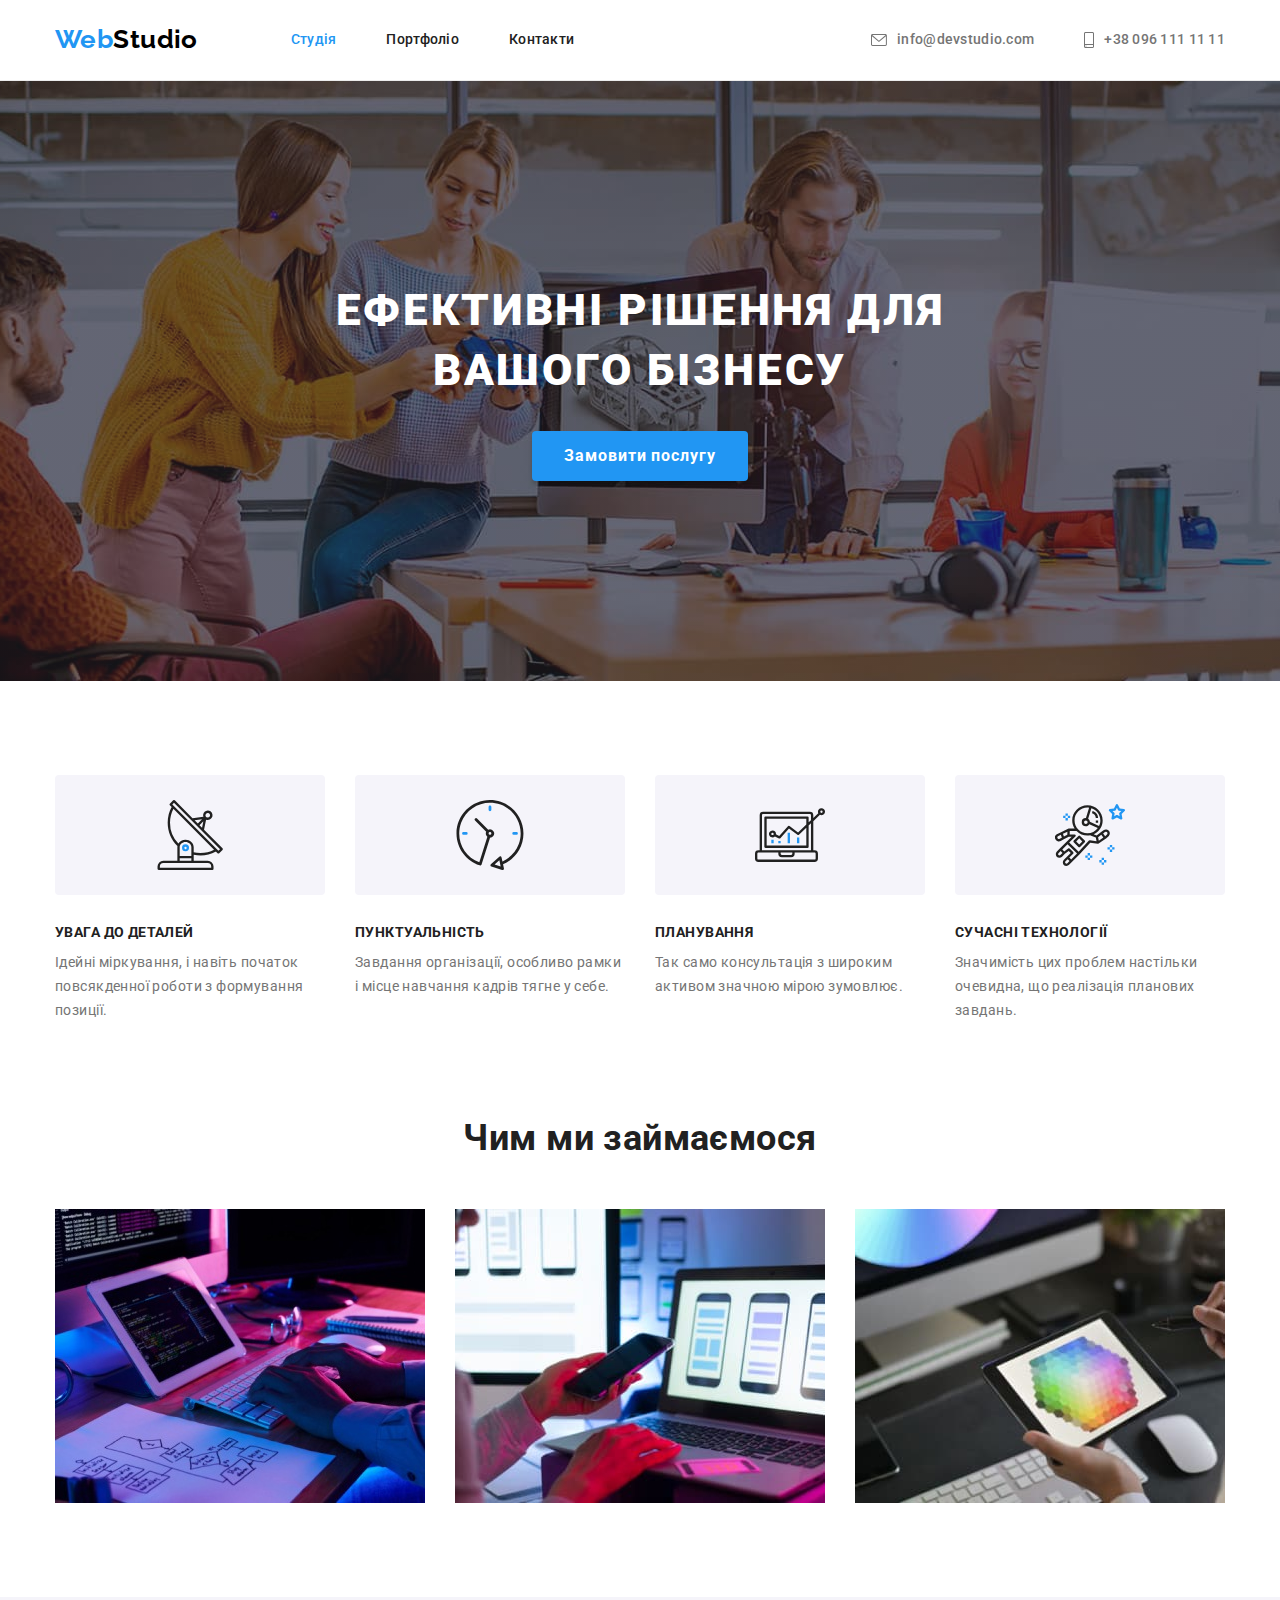
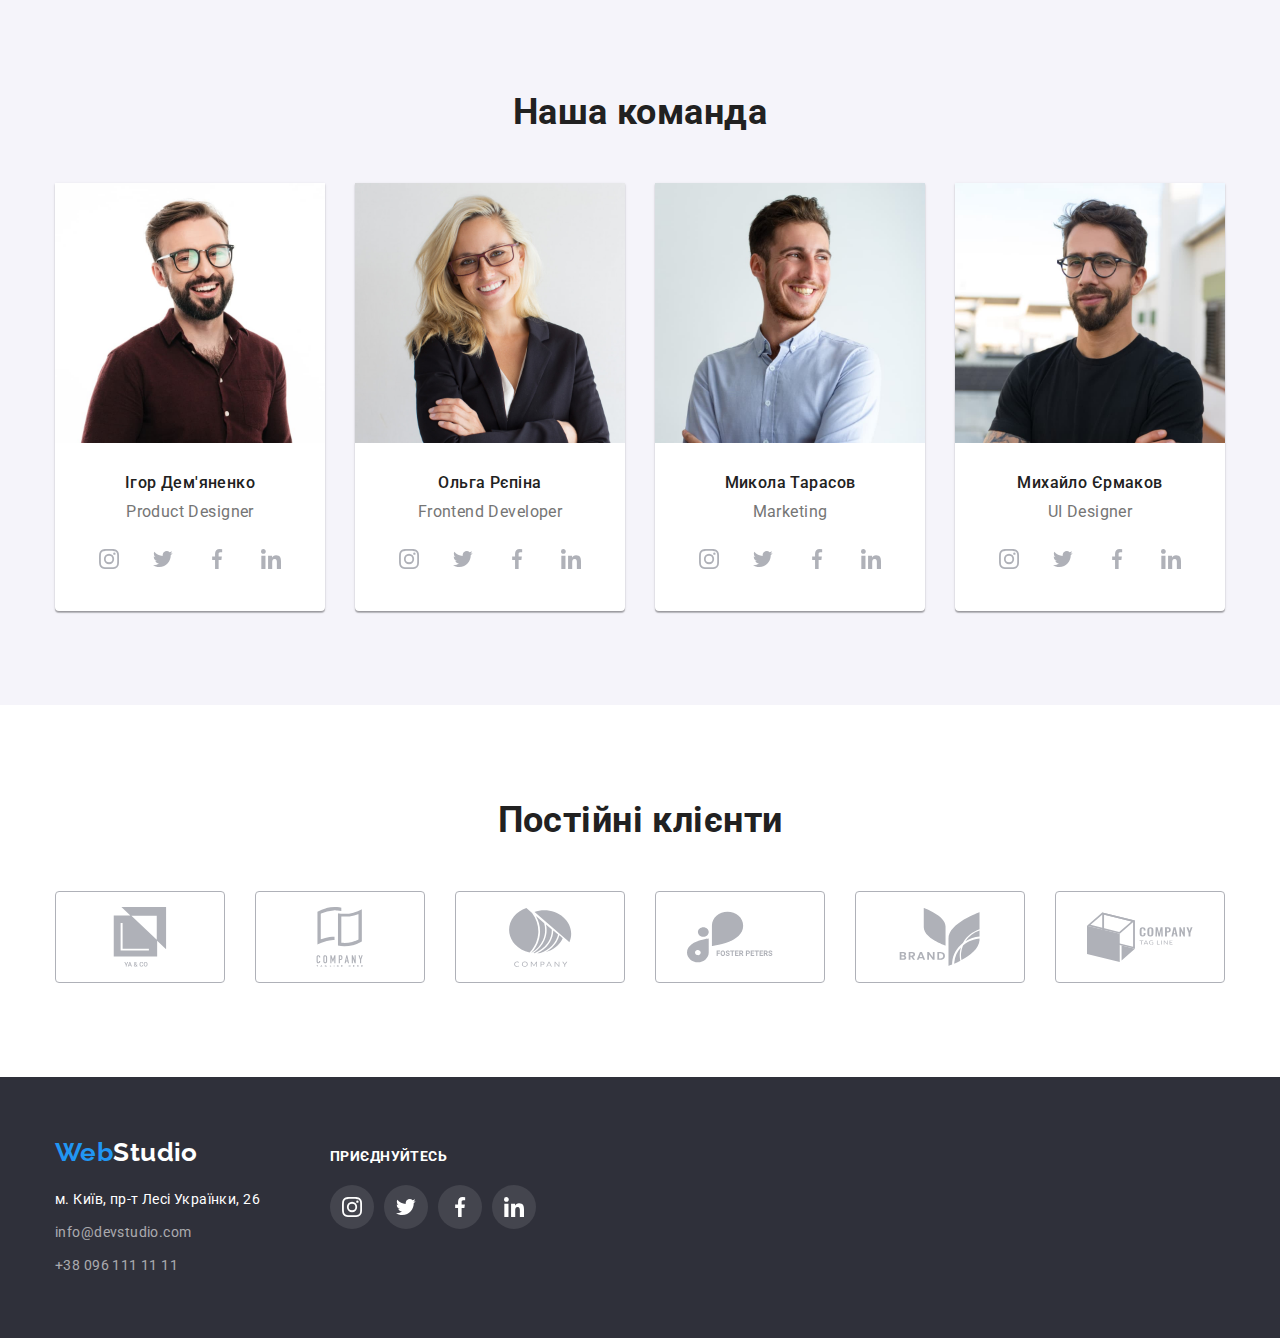
==== index.html @ f4a0897a "copy goit-markup-hw-04" ====
<!DOCTYPE html>
<html lang="uk">
  <head>
    <meta charset="UTF-8" />
    <meta http-equiv="X-UA-Compatible" content="IE=edge" />
    <meta name="viewport" content="width=device-width, initial-scale=1.0" />
    <title>WebStudio</title>
    <link rel="preconnect" href="https://fonts.googleapis.com" />
    <link rel="preconnect" href="https://fonts.gstatic.com" crossorigin />
    <link
      href="https://fonts.googleapis.com/css2?family=Raleway:wght@700&family=Roboto:wght@400;500;700;900&display=swap"
      rel="stylesheet"
    />
    <link
      rel="stylesheet"
      href="https://cdnjs.cloudflare.com/ajax/libs/modern-normalize/1.1.0/modern-normalize.min.css"
    />
    <link rel="stylesheet" href="./css/styles.css" />
  </head>
  <body>
    <!--Heder-->
    <header class="header">
      <div class="header-body container">
        <nav class="header-nav">
          <a class="header-logo link" href="./index.html">
            <span class="accent">Web</span>Studio
          </a>
          <ul class="nav-list list">
            <li class="item">
              <a class="nav-link current link" href="./index.html">Студія</a>
            </li>
            <li class="item">
              <a class="nav-link link" href="./portfolio.html">Портфоліо</a>
            </li>
            <li class="item">
              <a class="nav-link link" href="#">Контакти</a>
            </li>
          </ul>
        </nav>
        <ul class="header-contacts list">
          <li class="item">
            <a class="contacts link" href="mailto:@devstudio.com">
              <svg class="icon" width="16" height="12">
                <use href="./images/icons.svg#icon-envelope"></use>
              </svg>
              info@devstudio.com
            </a>
          </li>
          <li class="item">
            <a class="contacts link" href="tel:+380961111111"
              ><svg class="icon" width="10" height="16">
                <use href="./images/icons.svg#icon-smartphone"></use></svg
              >+38 096 111 11 11
            </a>
          </li>
        </ul>
      </div>
    </header>
    <!--Main content-->
    <main>
      <section class="hero">
        <h1 class="hero-title">Ефективні рішення для вашого бізнесу</h1>
        <button class="button" type="button">Замовити послугу</button>
      </section>
      <section class="benefits-section">
        <div class="container">
          <h2 class="visually-hidden">Переваги</h2>
          <ul class="benefits-list list">
            <li class="item">
              <div class="benefits-icon">
                <svg class="icon" width="70" height="70">
                  <use href="./images/icons.svg#icon-antenna"></use>
                </svg>
              </div>
              <h3 class="benefits-title">УВАГА ДО ДЕТАЛЕЙ</h3>
              <p class="benefits-desc">
                Ідейні міркування, і навіть початок повсякденної роботи з
                формування позиції.
              </p>
            </li>
            <li class="item">
              <div class="benefits-icon">
                <svg class="icon" width="70" height="70">
                  <use href="./images/icons.svg#icon-clock"></use>
                </svg>
              </div>
              <h3 class="benefits-title">ПУНКТУАЛЬНІСТЬ</h3>
              <p class="benefits-desc">
                Завдання організації, особливо рамки і місце навчання кадрів
                тягне у себе.
              </p>
            </li>
            <li class="item">
              <div class="benefits-icon">
                <svg class="icon" width="70" height="70">
                  <use href="./images/icons.svg#icon-diagram"></use>
                </svg>
              </div>
              <h3 class="benefits-title">ПЛАНУВАННЯ</h3>
              <p class="benefits-desc">
                Так само консультація з широким активом значною мірою зумовлює.
              </p>
            </li>
            <li class="item">
              <div class="benefits-icon">
                <svg class="icon" width="70" height="70">
                  <use href="./images/icons.svg#icon-astronaut"></use>
                </svg>
              </div>
              <h3 class="benefits-title">СУЧАСНІ ТЕХНОЛОГІЇ</h3>
              <p class="benefits-desc">
                Значимість цих проблем настільки очевидна, що реалізація
                планових завдань.
              </p>
            </li>
          </ul>
        </div>
      </section>
      <section class="activity-section">
        <div class="container">
          <h2 class="section-title">Чим ми займаємося</h2>
          <ul class="activity-list list">
            <li class="item">
              <img
                src="./images/web-development.jpg"
                alt="Web-розробник пише код майбутньго сайту"
                width="370"
                height="294"
              />
            </li>
            <li class="item">
              <img
                src="./images/mobile-application.jpg"
                alt="Web-розробник створює мобільний додаток"
                width="370"
                height="294"
              />
            </li>
            <li class="item">
              <img
                src="./images/web-design.jpg"
                alt="Web-дизайнер обираю кольори для макету сайту"
                width="370"
                height="294"
              />
            </li>
          </ul>
        </div>
      </section>
      <section class="team section">
        <div class="container">
          <h2 class="section-title">Наша команда</h2>
          <ul class="team-list list">
            <li class="team-item">
              <img 
                src="./images/ihor-demyanenko.jpg"
                alt="Усміхнений молодий чоловік в окулярах з бородою"
                width="270"
                height="260"
              />
              <div class="team-container">
                <h3 class="team-title">Ігор Дем'яненко</h3>
                <p class="team-desc" lang="en">Product Designer</p>
                <ul class="team-social list">
                  <li>
                    <a class="list-icon" href="#">
                      <svg class="icon" width="20" height="20">
                        <use href="./images/icons.svg#icon-instagram"></use>
                      </svg>
                    </a>
                  </li>
                  <li>
                    <a class="list-icon" href="#">
                      <svg class="icon" width="20" height="20">
                        <use href="./images/icons.svg#icon-twitter"></use>
                      </svg>
                    </a>
                  </li>
                  <li>
                    <a class="list-icon" href="#">
                      <svg class="icon" width="20" height="20">
                        <use href="./images/icons.svg#icon-facebook"></use>
                      </svg>
                    </a>
                  </li>
                  <li>
                    <a class="list-icon" href="#">
                      <svg class="icon" width="20" height="20">
                        <use href="./images/icons.svg#icon-linkedin"></use>
                      </svg>
                    </a>
                  </li>
                </ul>
              </div>
            </li>
            <li class="team-item">
              <img
                src="./images/olga-repina.jpg"
                alt="Красива, молода, усміхнена жінка в окулярах, блондинка"
                width="270"
                height="260"
              />
              <div class="team-container">
                <h3 class="team-title">Ольга Рєпіна</h3>
                <p class="team-desc" lang="en">Frontend Developer</p>
                <ul class="team-social list">
                  <li>
                    <a class="list-icon" href="#">
                      <svg class="icon" width="20" height="20">
                        <use href="./images/icons.svg#icon-instagram"></use>
                      </svg>
                    </a>
                  </li>
                  <li>
                    <a class="list-icon" href="#">
                      <svg class="icon" width="20" height="20">
                        <use href="./images/icons.svg#icon-twitter"></use>
                      </svg>
                    </a>
                  </li>
                  <li>
                    <a class="list-icon" href="#">
                      <svg class="icon" width="20" height="20">
                        <use href="./images/icons.svg#icon-facebook"></use>
                      </svg>
                    </a>
                  </li>
                  <li>
                    <a class="list-icon" href="#">
                      <svg class="icon" width="20" height="20">
                        <use href="./images/icons.svg#icon-linkedin"></use>
                      </svg>
                    </a>
                  </li>
                </ul>
              </div>
            </li>
            <li class="team-item">
              <img
                src="./images/mykola-tarasov.jpg"
                alt="Усміхнений молодий чоловік зі стильною зачіскою"
                width="270"
                height="260"
              />
              <div class="team-container">
                <h3 class="team-title">Микола Тарасов</h3>
                <p class="team-desc" lang="en">Marketing</p>
                <ul class="team-social list">
                  <li>
                    <a class="list-icon" href="#">
                      <svg class="icon" width="20" height="20">
                        <use href="./images/icons.svg#icon-instagram"></use>
                      </svg>
                    </a>
                  </li>
                  <li>
                    <a class="list-icon" href="#">
                      <svg class="icon" width="20" height="20">
                        <use
                          class="icon"
                          href="./images/icons.svg#icon-twitter"
                        ></use>
                      </svg>
                    </a>
                  </li>
                  <li>
                    <a class="list-icon" href="#">
                      <svg class="icon" width="20" height="20">
                        <use href="./images/icons.svg#icon-facebook"></use>
                      </svg>
                    </a>
                  </li>
                  <li>
                    <a class="list-icon" href="#">
                      <svg class="icon" width="20" height="20">
                        <use href="./images/icons.svg#icon-linkedin"></use>
                      </svg>
                    </a>
                  </li>
                </ul>
              </div>
            </li>
            <li class="team-item">
              <img
                src="./images/mykhailo-yermakov.jpg"
                alt="Русявий молодий чоловік з бородою в окулярах"
                width="270"
                height="260"
              />
              <div class="team-container">
                <h3 class="team-title">Михайло Єрмаков</h3>
                <p class="team-desc" lang="en">UI Designer</p>
                <ul class="team-social list">
                  <li>
                    <a class="list-icon" href="#">
                      <svg class="icon" width="20" height="20">
                        <use href="./images/icons.svg#icon-instagram"></use>
                      </svg>
                    </a>
                  </li>
                  <li>
                    <a class="list-icon" href="#">
                      <svg class="icon" width="20" height="20">
                        <use href="./images/icons.svg#icon-twitter"></use>
                      </svg>
                    </a>
                  </li>
                  <li>
                    <a class="list-icon" href="#">
                      <svg class="icon" width="20" height="20">
                        <use href="./images/icons.svg#icon-facebook"></use>
                      </svg>
                    </a>
                  </li>
                  <li>
                    <a class="list-icon" href="#">
                      <svg class="icon" width="20" height="20">
                        <use href="./images/icons.svg#icon-linkedin"></use>
                      </svg>
                    </a>
                  </li>
                </ul>
              </div>
            </li>
          </ul>
        </div>
      </section>
      <section class="section">
        <div class="container">
          <h2 class="section-title">Постійні клієнти</h2>
          <ul class="clients-list list">
            <li>
              <a class="client-icon" href="#">
                <svg class="icon" width="106" height="60">
                  <use href="./images/icons.svg#icon-company-1"></use>
                </svg>
              </a>
            </li>
            <li>
              <a class="client-icon" href="#">
                <svg class="icon" width="106" height="60">
                  <use href="./images/icons.svg#icon-company-2"></use>
                </svg>
              </a>
            </li>
            <li>
              <a class="client-icon" href="#">
                <svg class="icon" width="106" height="60">
                  <use href="./images/icons.svg#icon-company-3"></use>
                </svg>
              </a>
            </li>
            <li>
              <a class="client-icon" href="#">
                <svg class="icon" width="106" height="60">
                  <use href="./images/icons.svg#icon-company-4"></use>
                </svg>
              </a>
            </li>
            <li>
              <a class="client-icon" href="#">
                <svg class="icon" width="106" height="60">
                  <use href="./images/icons.svg#icon-company-5"></use>
                </svg>
              </a>
            </li>
            <li>
              <a class="client-icon" href="#">
                <svg class="icon" width="106" height="60">
                  <use href="./images/icons.svg#icon-company-6"></use>
                </svg>
              </a>
            </li>
          </ul>
        </div>
      </section>
    </main>
    <!--Footer-->
    <footer class="footer">
      <div class="footer-container container">
        <div class="item-address">
          <a class="footer-logo link" href="./index.html">
            <span class="accent">Web</span>Studio
          </a>
          <div class="footer-address">
            <ul class="footer-contacts list">
              <li class="item">
                <a
                  class="address link"
                  href="https://goo.gl/maps/tie1WCM4w2AjtQoDA"
                  target="_blank"
                  rel="noopener noreferrer nofollow"
                  >м. Київ, пр-т Лесі Українки, 26
                </a>
              </li>
              <li class="item">
                <a class="contacts link" href="mailto:@devstudio.com"
                  >info@devstudio.com
                </a>
              </li>
              <li class="item">
                <a class="contacts link" href="tel:+380961111111"
                  >+38 096 111 11 11
                </a>
              </li>
            </ul>
          </div>
        </div>
        <div class="item-socials">
          <h2 class="title-socials">Приєднуйтесь</h2>
          <ul class="socials-list list">
            <li>
              <a class="list-icon" href="#">
                <svg class="icon" width="20" height="20">
                  <use href="./images/icons.svg#icon-instagram"></use>
                </svg>
              </a>
            </li>
            <li>
              <a class="list-icon" href="#">
                <svg class="icon" width="20" height="20">
                  <use href="./images/icons.svg#icon-twitter"></use>
                </svg>
              </a>
            </li>
            <li>
              <a class="list-icon" href="#">
                <svg class="icon" width="20" height="20">
                  <use href="./images/icons.svg#icon-facebook"></use>
                </svg>
              </a>
            </li>
            <li>
              <a class="list-icon" href="#">
                <svg class="icon" width="20" height="20">
                  <use href="./images/icons.svg#icon-linkedin"></use>
                </svg>
              </a>
            </li>
          </ul>
        </div>
      </div>
    </footer>
  </body>
</html>
---- css/styles.css ----
:root {
  --main-background-color: #ffffff;
  --section-background-color: #2f303a;
  --hero-background-color: #c4c4c4;
  --list-background-color: #f5f4fa;
  --footer-socials-background: rgba(255, 255, 255, 0.1);

  --title-color: #212121;
  --desc-color: #757575;
  --white-color: #ffffff;
  --secondary-white-color: rgba(255, 255, 255, 0.6);
  --accent-color: #2196f3;
  --activ-btn-color: #188ce8;
  --dark-logo-color: #000000;
  --border-project-color: #eeeeee;
  --border-header-color: #ececec;
  --social-icon-color: #afb1b8;

  --hero-linear-gradient: rgba(47, 48, 58, 0.4);

  --shadow-img: 0px 1px 3px rgba(0, 0, 0, 0.12), 0px 1px 1px rgba(0, 0, 0, 0.14),
    0px 2px 1px rgba(0, 0, 0, 0.2);
  --shadow-btn: rgba(0, 0, 0, 0.15);
  --shadow-filter-btn: 0px 3px 1px rgba(0, 0, 0, 0.1),
    0px 1px 2px rgba(0, 0, 0, 0.08), 0px 2px 2px rgba(0, 0, 0, 0.12);
  --shadow-projects-item: rgba(0, 0, 0, 0.12),
    0px 4px 4px rgba(0, 0, 0, 0.06), 1px 4px 6px rgba(0, 0, 0, 0.16);
}

body {
  background-color: var(--main-background-color);
  color: var(--title-color);
  font-family: "Roboto", sans-serif;
  font-size: 14px;
  letter-spacing: 0.03em;
}

.link {
  text-decoration: none;
}

.list {
  list-style: none;
  margin: 0;
  padding-left: 0;
}

.container {
  width: 1200px;
  margin: 0 auto;
  padding-left: 15px;
  padding-right: 15px;
}

img {
  display: block;
  max-width: 100%;
}

h2,
p {
  margin: 0;
}
/* CSS for index.html */

/* Header section*/

.header {
  border-bottom: 1px solid var(--border-header-color);
}

.header-body {
  display: flex;
  align-items: center;
}

.header-nav {
  display: flex;
  align-items: center;
}

.nav-list {
  display: flex;
  margin-left: 93px;
}

.nav-list .item:not(:last-child) {
  margin-right: 50px;
}

.header-logo,
.footer-logo {
  color: var(--dark-logo-color);
  font-family: "Raleway", sans-serif;
  font-weight: 700;
  font-size: 26px;
  line-height: 1.2;
}

.header-logo .accent,
.footer-logo .accent {
  color: var(--accent-color);
}

.nav-link {
  display: block;
  padding-top: 32px;
  padding-bottom: 32px;

  color: var(--title-color);
  font-weight: 500;
  line-height: 1.14;
  letter-spacing: 0.02em;
}

.nav-link:hover,
.nav-link:focus {
  color: var(--accent-color);
}

.nav-link.current {
  color: var(--accent-color);
}

.header-contacts {
  display: flex;
  margin-left: auto;
  gap: 50px;
}

.header-contacts .contacts {
  display: flex;
  align-items: center;
  padding-top: 32px;
  padding-bottom: 32px;

  color: var(--desc-color);
  font-weight: 500;
  line-height: 1.14;
  letter-spacing: 0.02em;
}

.header-contacts .contacts .icon {
  margin-right: 10px;
  fill: var(--desc-color);
}

a.contacts:hover .icon {
  fill: var(--accent-color);
}

a.contacts:hover,
a.contacts:focus {
  color: var(--accent-color);
}

/* Hero section */

.hero {
  max-width: 1600px;
  min-height: 600px;
  padding: 200px 0;
  margin-right: auto;
  margin-left: auto;

  background-image: linear-gradient(
      var(--hero-linear-gradient),
      var(--hero-linear-gradient)
    ),
    url("../images/hero-banner.jpg");
  background-position: center;
  background-repeat: no-repeat;

  background-color: var(--hero-background-color);
  text-align: center;
}

.hero-title {
  max-width: 696px;
  margin-top: 0;
  margin-right: auto;
  margin-bottom: 30px;
  margin-left: auto;

  color: var(--white-color);
  font-weight: 900;
  font-size: 44px;
  line-height: 1.36;
  letter-spacing: 0.06em;
  text-transform: uppercase;
}

.button {
  display: inline-block;
  border-width: 0;
  border-radius: 4px;
  border-style: none;
  padding: 10px 32px;
  box-shadow: 0px 4px 4px var(--shadow-btn);

  background-color: var(--accent-color);
  color: var(--white-color);
  font-family: inherit;
  font-weight: 700;
  font-size: 16px;
  line-height: 1.88;
  letter-spacing: 0.06em;
  cursor: pointer;
}

.button:hover,
.button:focus {
  background-color: var(--activ-btn-color);
  color: var(--white-color);
}

/* Benefits section */

.benefits-section {
  padding: 94px 0 47px 0;
}

.visually-hidden {
  position: absolute;
  white-space: nowrap;
  width: 1px;
  height: 1px;
  overflow: hidden;
  padding: 0;
  border: 0;
  clip: rect(0 0 0 0);
  clip-path: inset(50%);
  margin: -1px;
}

.benefits-list {
  display: flex;
  flex-wrap: wrap;
  gap: 30px;
}

.benefits-list > .item {
  flex-basis: calc((100% - 90px) / 4);
}

.item .benefits-icon {
  width: 270px;
  height: 120px;
  padding: 25px 100px;
  margin-bottom: 30px;
  border-radius: 4px;

  background: var(--list-background-color);
}

.benefits-title {
  margin-top: 0;
  margin-bottom: 10px;

  font-weight: 700;
  font-size: 14px;
  line-height: 1.14;
  text-transform: uppercase;
}

.benefits-desc {
  color: var(--desc-color);
  line-height: 1.71;
}

/* Activity section */

.activity-section {
  padding: 47px 0 94px 0;
}

.section-title {
  margin-top: 0;
  margin-bottom: 50px;

  font-weight: 700;
  font-size: 36px;
  line-height: 1.17;
  text-align: center;
}

.activity-list {
  display: flex;
  gap: 30px;
}

.activity-list > .item {
  flex-basis: calc((100% - 60px) / 3);
}

/* Team section */

.section {
  padding: 94px 0;
}

.team {
  background-color: var(--list-background-color);
}

.team-list {
  display: flex;
  text-align: center;
  gap: 30px;
}

.team-list > .team-item {
  flex-basis: calc((100% - 90px) / 4);
}

.team-item {
  background-color: var(--main-background-color);
  box-shadow: var(--shadow-img);
  border-radius: 0px 0px 4px 4px;
}

.team-container {
  padding-top: 30px;
  padding-bottom: 30px;
}

.team-title {
  margin-top: 0;
  margin-bottom: 10px;

  font-weight: 500;
  font-size: 16px;
  line-height: 1.19;
}

.team-desc {
  margin-bottom: 16px;
  color: var(--desc-color);
  font-size: 16px;
  line-height: 1.19;
}

.team-social {
  display: flex;
  justify-content: center;
  gap: 10px;
}

.team-social .list-icon {
  display: flex;
  justify-content: center;
  align-items: center;
  width: 44px;
  height: 44px;

  fill: var(--social-icon-color);
}

.team-social .list-icon:hover,
.team-social .list-icon:focus {
  background: var(--accent-color);
  border-radius: 50%;

  fill: var(--white-color);
}

/* Our clients */

.clients-list {
  display: flex;
  justify-content: center;
  gap: 30px;
}

.clients-list .client-icon {
  display: flex;
  justify-content: center;
  align-items: center;
  width: 170px;
  height: 92px;

  border: 1px solid var(--social-icon-color);
  border-radius: 4px;

  fill: var(--social-icon-color);
}

.clients-list .client-icon:hover,
.clients-list .client-icon:focus {
  fill: var(--accent-color);
  border: 1px solid var(--accent-color);
}

/* Footer section */

.footer {
  padding-top: 60px;
  padding-bottom: 60px;

  background-color: var(--section-background-color);
  line-height: 1.71;
}

.footer .footer-container {
  display: flex;
  align-items: baseline;
}

.footer-logo {
  display: block;
  margin-bottom: 20px;
}

.footer-container .item-address {
   margin-right: 70px;
}

.footer .footer-logo,
.footer .address {
  color: var(--white-color);
}

address {
  font-style: normal;
}

.footer-address .item > .address,
.footer-address .item > .contacts {
  display: block;
}

.footer-contacts .item > .contacts {
  margin-top: 9px;
}

.footer-contacts .contacts {
  color: var(--secondary-white-color);
}
 
.item-socials .socials-list {
  display: flex;
  gap: 10px;
}

.socials-list .list-icon {
  display: flex;
  justify-content: center;
  align-items: center;
  width: 44px;
  height: 44px;

  background: var(--footer-socials-background);
  border-radius: 50%;
  fill: var(--white-color);
}

.socials-list .list-icon:hover,
.socials-list .list-icon:focus {
  background: var(--accent-color);
}

.title-socials {
  margin-top: 0;
  margin-bottom: 20px;

  font-weight: 700;
  font-size: 14px;
  line-height: 1.14;
  text-transform: uppercase;

  color: var(--white-color);
}

/* SCC for portfolio.html */

/* Our projects section */

.filter {
  display: flex;
  justify-content: center;
  margin-bottom: 50px;
  gap: 8px;
}

.filter-btn {
  display: inline-block;
  border-width: 0;
  border-radius: 4px;
  border-style: none;
  padding: 6px 22px;

  background-color: var(--list-background-color);
  color: var(--title-color);
  font-family: inherit;
  font-weight: 500;
  font-size: 16px;
  line-height: 1.63;
  cursor: pointer;
}

.filter .first {
  min-width: 73px;
  padding: 6px 25px;
}

.filter .second {
  min-width: 125px;
}

.filter .third {
  min-width: 112px;
}

.filter .fourth {
  min-width: 103px;
}

.filter .fifth {
  min-width: 130px;
}

.filter-btn:hover,
.filter-btn:focus {
  background-color: var(--accent-color);
  color: var(--white-color);
  box-shadow: var(--shadow-filter-btn);
}

.projects-list {
  display: flex;
  flex-wrap: wrap;
  gap: 30px;
  /* margin-left: -30px;
  margin-top: -30px; */
}

/* .projects-list > .projects-item {
  flex-basis: calc(100% / 3 - 30px);
  margin-left: 30px;
  margin-top: 30px;
} */
.projects-item .link {
  display: block;
}

.projects-item .link:hover,
.projects-item .link:focus {
  box-shadow: 0px 1px 1px var(--shadow-projects-item);
}

.project-title {
  margin-bottom: 4px;

  color: var(--title-color);
  font-size: 18px;
  line-height: 2;
  letter-spacing: 0.06em;
}

.project-desc {
  color: var(--desc-color);
  font-size: 16px;
  line-height: 1.88;
}

.project-container {
  padding: 20px 24px;
  border-right: 1px solid var(--border-project-color);
  border-bottom: 1px solid var(--border-project-color);
  border-left: 1px solid var(--border-project-color);
}
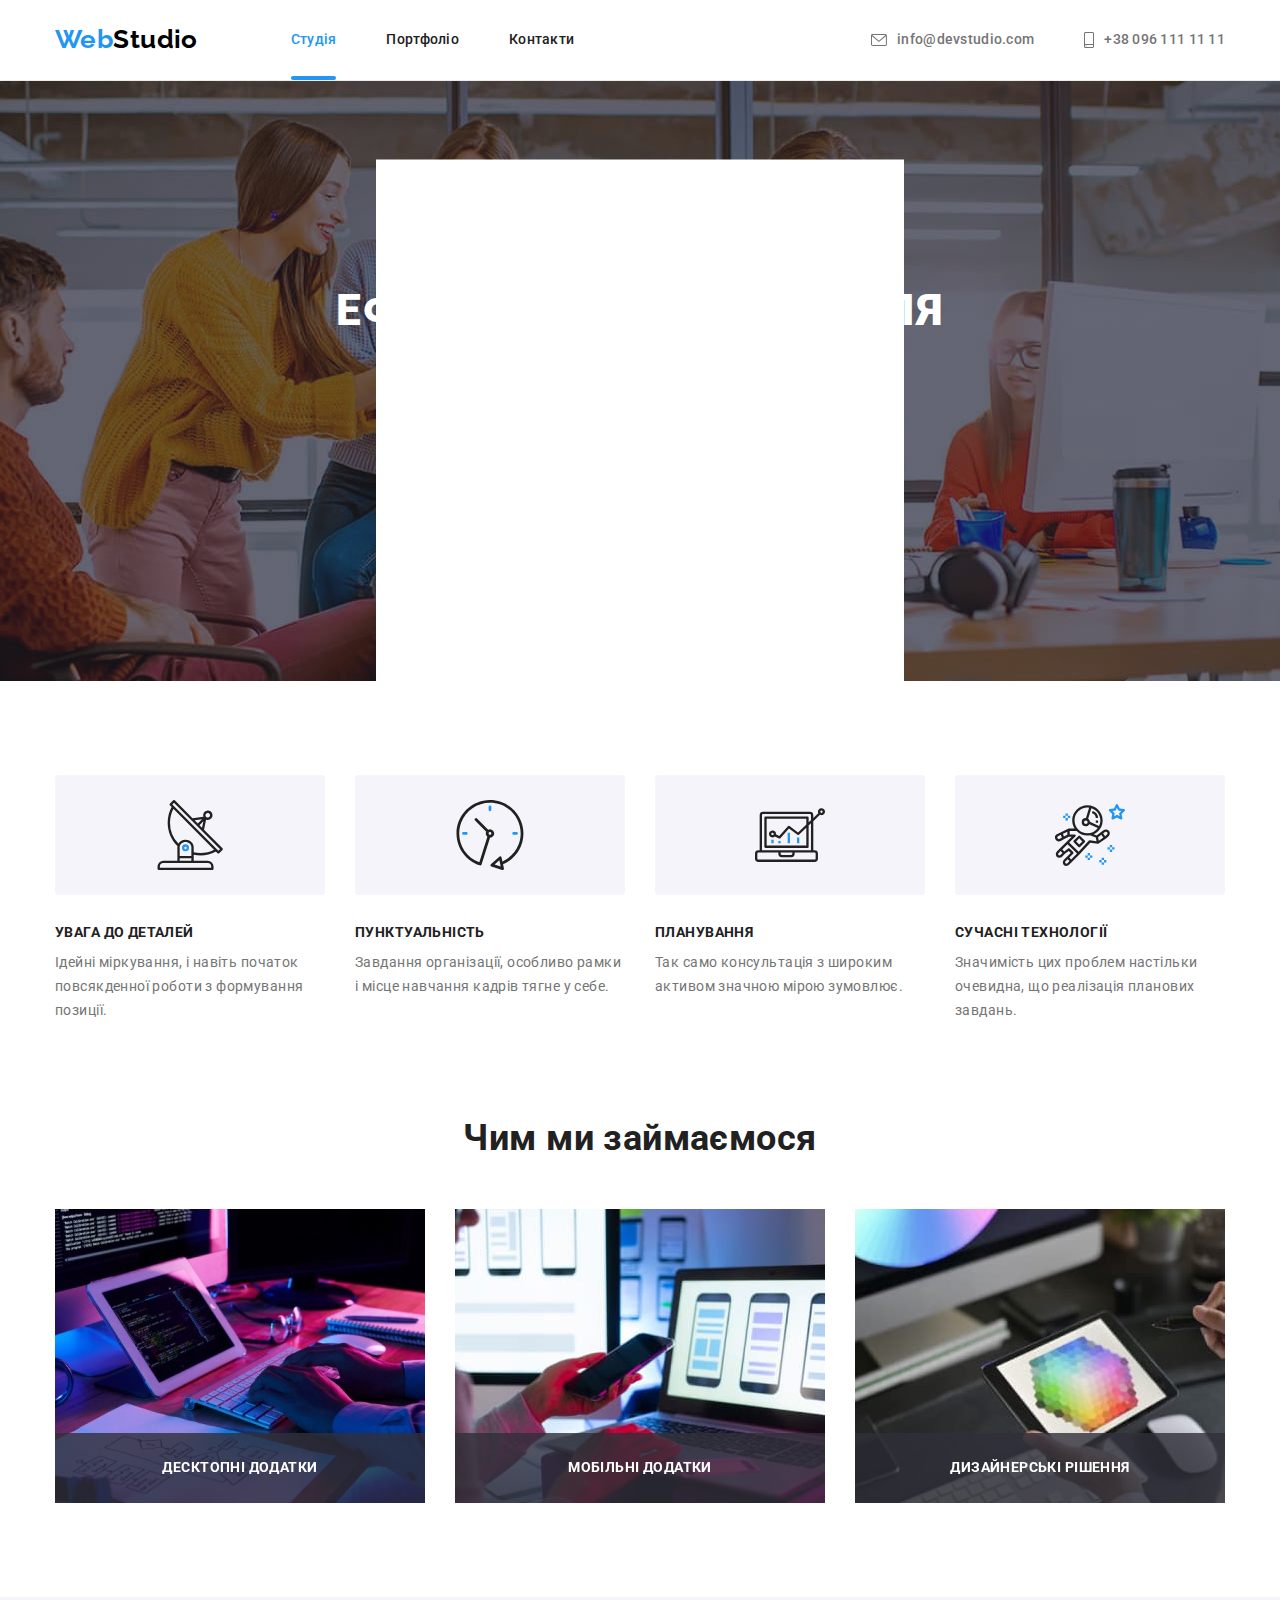
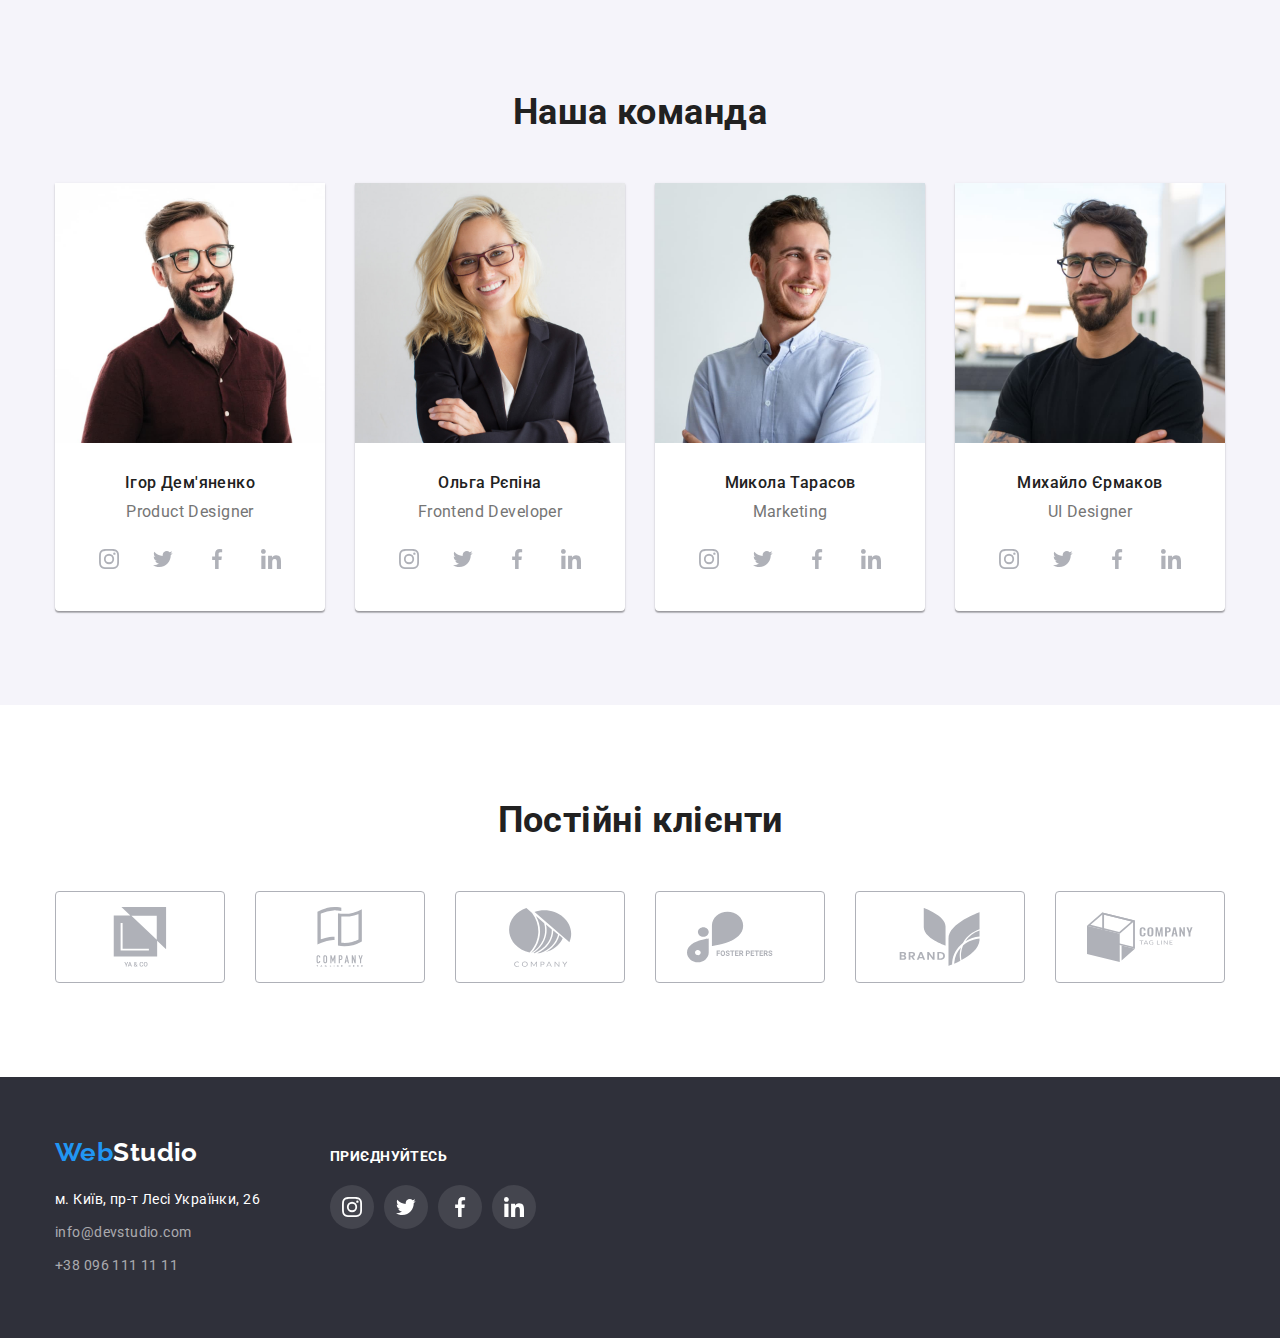
==== commit 957efc94: "update" ====
--- a/index.html
+++ b/index.html
@@ -61,6 +61,9 @@
       <section class="hero">
         <h1 class="hero-title">Ефективні рішення для вашого бізнесу</h1>
         <button class="button" type="button">Замовити послугу</button>
+        <div class="backdrop">
+          <div class="modal"></div>
+        </div>
       </section>
       <section class="benefits-section">
         <div class="container">
@@ -72,7 +75,7 @@
                   <use href="./images/icons.svg#icon-antenna"></use>
                 </svg>
               </div>
-              <h3 class="benefits-title">УВАГА ДО ДЕТАЛЕЙ</h3>
+              <h3 class="benefits-title title">УВАГА ДО ДЕТАЛЕЙ</h3>
               <p class="benefits-desc">
                 Ідейні міркування, і навіть початок повсякденної роботи з
                 формування позиції.
@@ -84,7 +87,7 @@
                   <use href="./images/icons.svg#icon-clock"></use>
                 </svg>
               </div>
-              <h3 class="benefits-title">ПУНКТУАЛЬНІСТЬ</h3>
+              <h3 class="benefits-title title">ПУНКТУАЛЬНІСТЬ</h3>
               <p class="benefits-desc">
                 Завдання організації, особливо рамки і місце навчання кадрів
                 тягне у себе.
@@ -96,7 +99,7 @@
                   <use href="./images/icons.svg#icon-diagram"></use>
                 </svg>
               </div>
-              <h3 class="benefits-title">ПЛАНУВАННЯ</h3>
+              <h3 class="benefits-title title">ПЛАНУВАННЯ</h3>
               <p class="benefits-desc">
                 Так само консультація з широким активом значною мірою зумовлює.
               </p>
@@ -107,7 +110,7 @@
                   <use href="./images/icons.svg#icon-astronaut"></use>
                 </svg>
               </div>
-              <h3 class="benefits-title">СУЧАСНІ ТЕХНОЛОГІЇ</h3>
+              <h3 class="benefits-title title">СУЧАСНІ ТЕХНОЛОГІЇ</h3>
               <p class="benefits-desc">
                 Значимість цих проблем настільки очевидна, що реалізація
                 планових завдань.
@@ -121,28 +124,37 @@
           <h2 class="section-title">Чим ми займаємося</h2>
           <ul class="activity-list list">
             <li class="item">
-              <img
+              <div class="activity-thumb">
+                <img
                 src="./images/web-development.jpg"
                 alt="Web-розробник пише код майбутньго сайту"
                 width="370"
                 height="294"
               />
-            </li>
-            <li class="item">
-              <img
+              <h3 class="thumb-title title">Десктопні додатки</h3>
+              </div>
+            </li>
+            <li class="item">
+              <div class="activity-thumb">
+                <img
                 src="./images/mobile-application.jpg"
                 alt="Web-розробник створює мобільний додаток"
                 width="370"
                 height="294"
               />
-            </li>
-            <li class="item">
-              <img
+              <h3 class="thumb-title title">Мобільні додатки</h3>
+              </div>
+            </li>
+            <li class="item">
+              <div class="activity-thumb">
+                <img
                 src="./images/web-design.jpg"
                 alt="Web-дизайнер обираю кольори для макету сайту"
                 width="370"
                 height="294"
               />
+              <h3 class="thumb-title title">Дизайнерські рішення</h3>
+              </div>
             </li>
           </ul>
         </div>
--- a/css/styles.css
+++ b/css/styles.css
@@ -1,9 +1,9 @@
 :root {
-  --main-background-color: #ffffff;
   --section-background-color: #2f303a;
   --hero-background-color: #c4c4c4;
   --list-background-color: #f5f4fa;
   --footer-socials-background: rgba(255, 255, 255, 0.1);
+  --activity-thumb-background: rgba(47, 48, 58, 0.8);
 
   --title-color: #212121;
   --desc-color: #757575;
@@ -25,10 +25,12 @@
     0px 1px 2px rgba(0, 0, 0, 0.08), 0px 2px 2px rgba(0, 0, 0, 0.12);
   --shadow-projects-item: rgba(0, 0, 0, 0.12),
     0px 4px 4px rgba(0, 0, 0, 0.06), 1px 4px 6px rgba(0, 0, 0, 0.16);
+
+    --time-function: cubic-bezier(0.4, 0, 0.2, 1);
 }
 
 body {
-  background-color: var(--main-background-color);
+  background-color: var(--white-color);
   color: var(--title-color);
   font-family: "Roboto", sans-serif;
   font-size: 14px;
@@ -119,7 +121,25 @@
 }
 
 .nav-link.current {
-  color: var(--accent-color);
+    color: var(--accent-color);
+}
+
+.current {
+  position: relative;
+ }
+
+.current::after {
+  content: '';
+  position: absolute;
+  bottom: 0;
+  left: 0;
+
+  display: inline-block;
+  width: 100%;
+  height: 4px;
+
+  background: var(--accent-color);
+  border-radius: 2px;
 }
 
 .header-contacts {
@@ -206,6 +226,28 @@
   line-height: 1.88;
   letter-spacing: 0.06em;
   cursor: pointer;
+}
+
+.backdrop {
+  position: fixed;
+  top: 0;
+  letter-spacing: 0;
+
+  width: 100%;
+  height: 100%;
+  /* background-color: var(--white-color); */
+}
+
+.modal {
+  position: absolute;
+  top: 50%;
+  left: 50%;
+  transform: translate(-50%, -50%);
+
+  width: 528px;
+  height: 581px;
+
+  background-color: var(--white-color);
 }
 
 .button:hover,
@@ -253,16 +295,18 @@
   background: var(--list-background-color);
 }
 
-.benefits-title {
-  margin-top: 0;
-  margin-bottom: 10px;
-
+.title {
   font-weight: 700;
   font-size: 14px;
   line-height: 1.14;
   text-transform: uppercase;
 }
 
+.benefits-title {
+  margin-top: 0;
+  margin-bottom: 10px;
+}
+
 .benefits-desc {
   color: var(--desc-color);
   line-height: 1.71;
@@ -293,6 +337,25 @@
   flex-basis: calc((100% - 60px) / 3);
 }
 
+.activity-thumb {
+  position: relative;
+}
+
+.thumb-title {  
+  position: absolute;
+  width: 100%;
+  bottom: 0;
+  left: 0;
+
+  margin: 0;
+  padding-top: 27px;
+  padding-bottom: 27px;
+  text-align: center;
+color: var(--white-color);
+background-color: var(--activity-thumb-background);
+
+}
+
 /* Team section */
 
 .section {
@@ -314,7 +377,7 @@
 }
 
 .team-item {
-  background-color: var(--main-background-color);
+  background-color: var(--white-color);
   box-shadow: var(--shadow-img);
   border-radius: 0px 0px 4px 4px;
 }
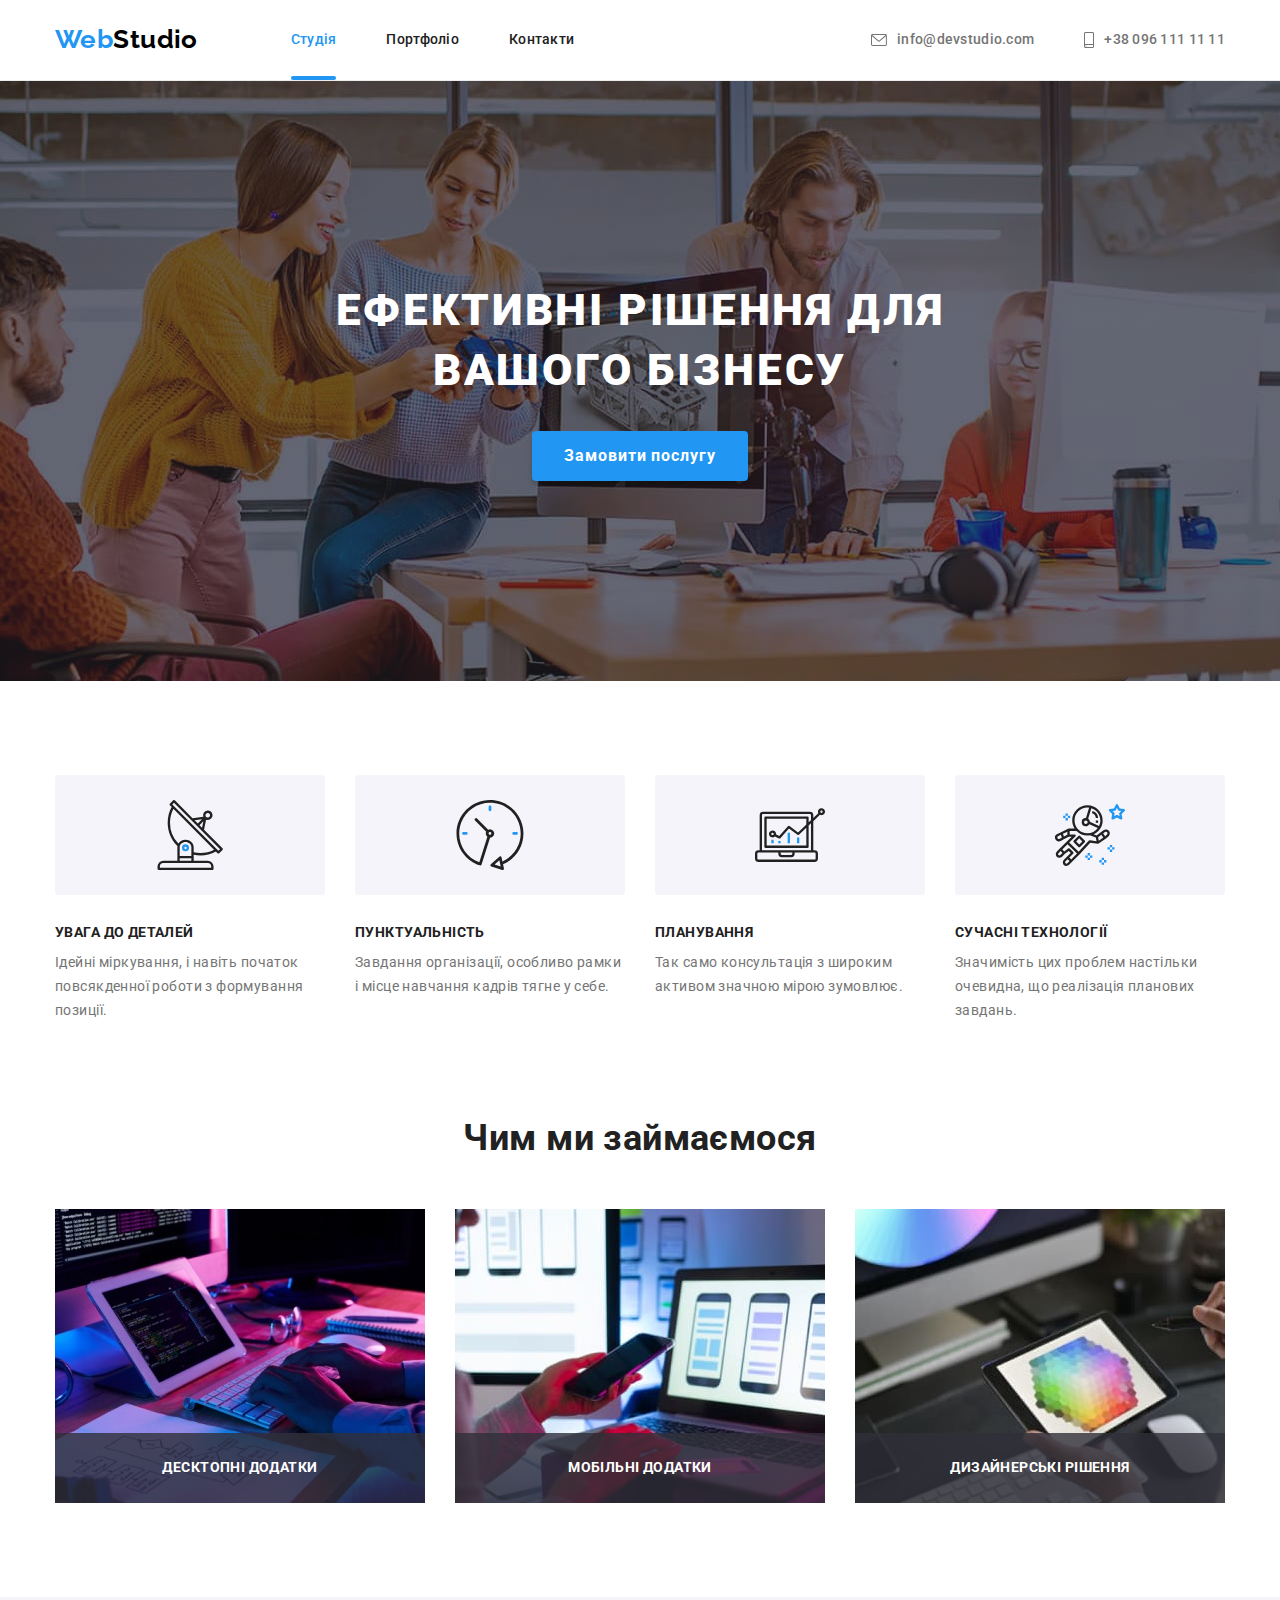
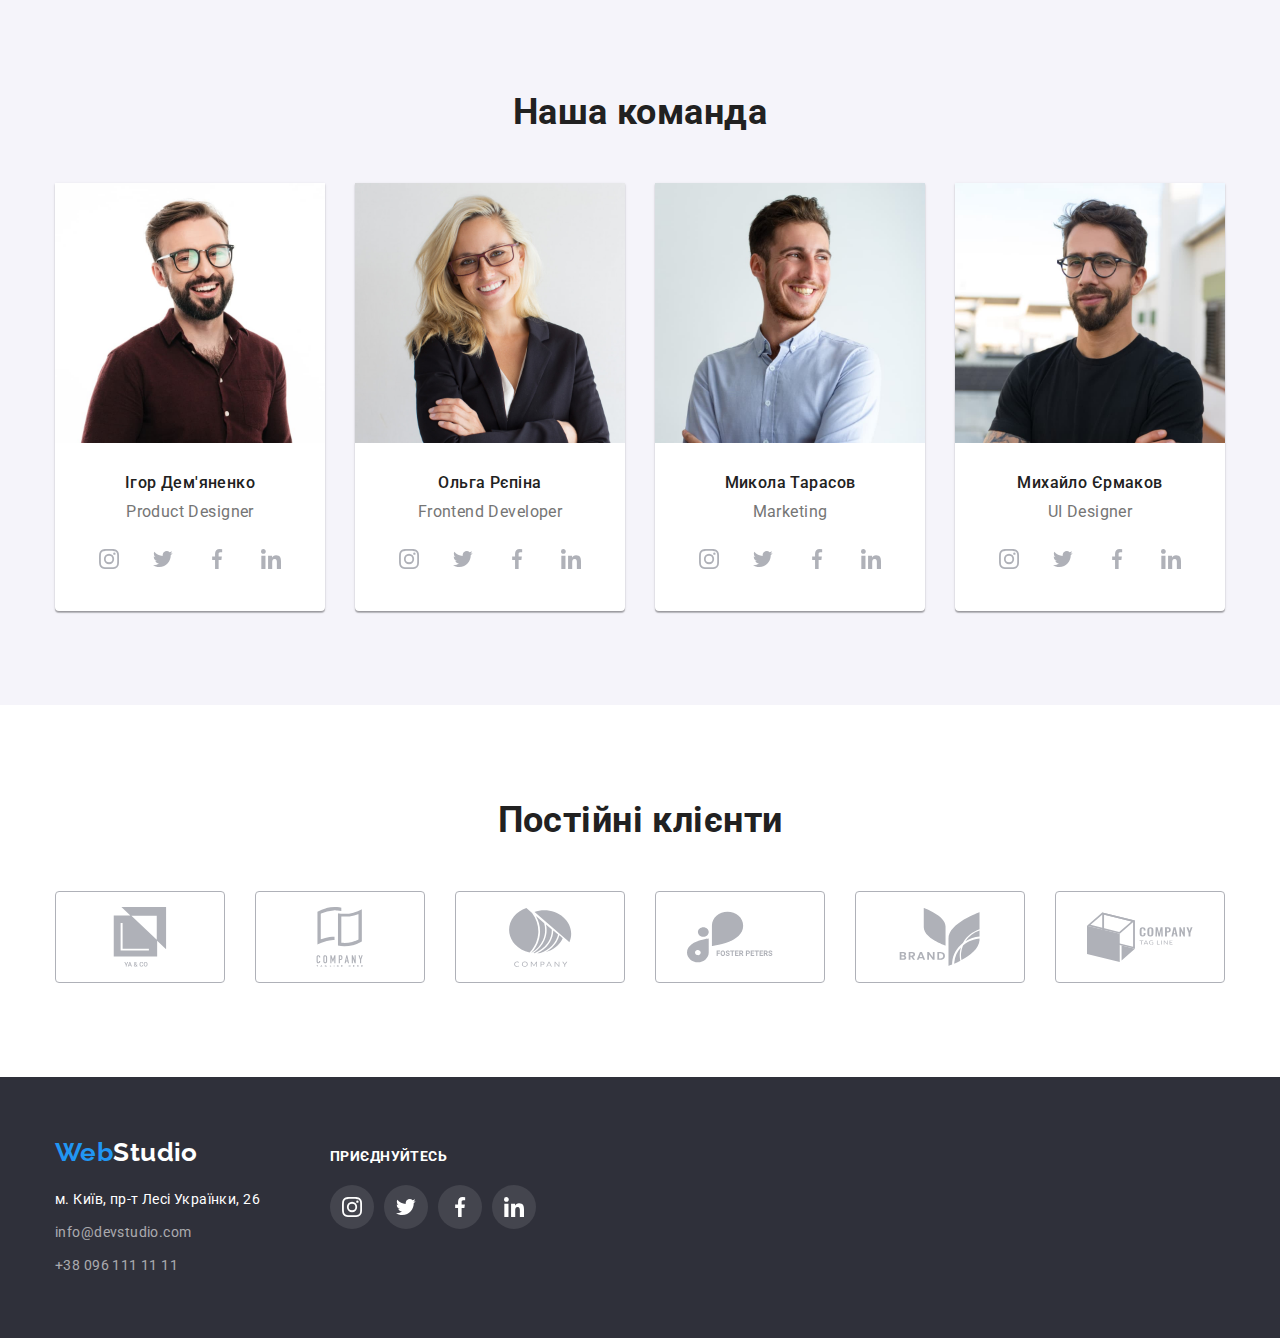
==== commit 5b17cb60: "Update styles.css, icons.cvg, index.html, portfolio.html and add modal.js" ====
--- a/index.html
+++ b/index.html
@@ -60,10 +60,7 @@
     <main>
       <section class="hero">
         <h1 class="hero-title">Ефективні рішення для вашого бізнесу</h1>
-        <button class="button" type="button">Замовити послугу</button>
-        <div class="backdrop">
-          <div class="modal"></div>
-        </div>
+        <button data-modal-open class="button" type="button">Замовити послугу</button>
       </section>
       <section class="benefits-section">
         <div class="container">
@@ -126,34 +123,34 @@
             <li class="item">
               <div class="activity-thumb">
                 <img
-                src="./images/web-development.jpg"
-                alt="Web-розробник пише код майбутньго сайту"
-                width="370"
-                height="294"
-              />
-              <h3 class="thumb-title title">Десктопні додатки</h3>
+                  src="./images/web-development.jpg"
+                  alt="Web-розробник пише код майбутньго сайту"
+                  width="370"
+                  height="294"
+                />
+                <h3 class="thumb-title title">Десктопні додатки</h3>
               </div>
             </li>
             <li class="item">
               <div class="activity-thumb">
                 <img
-                src="./images/mobile-application.jpg"
-                alt="Web-розробник створює мобільний додаток"
-                width="370"
-                height="294"
-              />
-              <h3 class="thumb-title title">Мобільні додатки</h3>
+                  src="./images/mobile-application.jpg"
+                  alt="Web-розробник створює мобільний додаток"
+                  width="370"
+                  height="294"
+                />
+                <h3 class="thumb-title title">Мобільні додатки</h3>
               </div>
             </li>
             <li class="item">
               <div class="activity-thumb">
                 <img
-                src="./images/web-design.jpg"
-                alt="Web-дизайнер обираю кольори для макету сайту"
-                width="370"
-                height="294"
-              />
-              <h3 class="thumb-title title">Дизайнерські рішення</h3>
+                  src="./images/web-design.jpg"
+                  alt="Web-дизайнер обираю кольори для макету сайту"
+                  width="370"
+                  height="294"
+                />
+                <h3 class="thumb-title title">Дизайнерські рішення</h3>
               </div>
             </li>
           </ul>
@@ -164,7 +161,7 @@
           <h2 class="section-title">Наша команда</h2>
           <ul class="team-list list">
             <li class="team-item">
-              <img 
+              <img
                 src="./images/ihor-demyanenko.jpg"
                 alt="Усміхнений молодий чоловік в окулярах з бородою"
                 width="270"
@@ -453,5 +450,16 @@
         </div>
       </div>
     </footer>
+    <!-- Backdrop&Modal -->
+    <div data-modal class="backdrop is-hidden">
+      <div class="modal">
+        <button data-modal-close class="button" type="button">
+          <svg class="icon" width="18" height="18">
+            <use href="./images/icons.svg#icon-close"></use>
+          </svg>
+        </button>
+      </div>
+    </div>
+    <script src="./js/modal.js"></script>
   </body>
 </html>
--- a/css/styles.css
+++ b/css/styles.css
@@ -4,6 +4,8 @@
   --list-background-color: #f5f4fa;
   --footer-socials-background: rgba(255, 255, 255, 0.1);
   --activity-thumb-background: rgba(47, 48, 58, 0.8);
+  --backdrop: rgba(0, 0, 0, 0.2);
+  --project-overlay: rgba(33, 150, 243, 0.9);
 
   --title-color: #212121;
   --desc-color: #757575;
@@ -14,6 +16,7 @@
   --dark-logo-color: #000000;
   --border-project-color: #eeeeee;
   --border-header-color: #ececec;
+  --border-close-button: rgba(0, 0, 0, 0.1);
   --social-icon-color: #afb1b8;
 
   --hero-linear-gradient: rgba(47, 48, 58, 0.4);
@@ -23,10 +26,12 @@
   --shadow-btn: rgba(0, 0, 0, 0.15);
   --shadow-filter-btn: 0px 3px 1px rgba(0, 0, 0, 0.1),
     0px 1px 2px rgba(0, 0, 0, 0.08), 0px 2px 2px rgba(0, 0, 0, 0.12);
-  --shadow-projects-item: rgba(0, 0, 0, 0.12),
-    0px 4px 4px rgba(0, 0, 0, 0.06), 1px 4px 6px rgba(0, 0, 0, 0.16);
-
-    --time-function: cubic-bezier(0.4, 0, 0.2, 1);
+  --shadow-projects-item: rgba(0, 0, 0, 0.12), 0px 4px 4px rgba(0, 0, 0, 0.06),
+    1px 4px 6px rgba(0, 0, 0, 0.16);
+  --shadow-modal: 0px 1px 3px rgba(0, 0, 0, 0.12),
+    0px 1px 1px rgba(0, 0, 0, 0.14), 0px 2px 1px rgba(0, 0, 0, 0.2);
+
+  --time-function: cubic-bezier(0.4, 0, 0.2, 1);
 }
 
 body {
@@ -121,15 +126,15 @@
 }
 
 .nav-link.current {
-    color: var(--accent-color);
+  color: var(--accent-color);
 }
 
 .current {
   position: relative;
- }
+}
 
 .current::after {
-  content: '';
+  content: "";
   position: absolute;
   bottom: 0;
   left: 0;
@@ -226,28 +231,6 @@
   line-height: 1.88;
   letter-spacing: 0.06em;
   cursor: pointer;
-}
-
-.backdrop {
-  position: fixed;
-  top: 0;
-  letter-spacing: 0;
-
-  width: 100%;
-  height: 100%;
-  /* background-color: var(--white-color); */
-}
-
-.modal {
-  position: absolute;
-  top: 50%;
-  left: 50%;
-  transform: translate(-50%, -50%);
-
-  width: 528px;
-  height: 581px;
-
-  background-color: var(--white-color);
 }
 
 .button:hover,
@@ -341,7 +324,7 @@
   position: relative;
 }
 
-.thumb-title {  
+.thumb-title {
   position: absolute;
   width: 100%;
   bottom: 0;
@@ -351,9 +334,8 @@
   padding-top: 27px;
   padding-bottom: 27px;
   text-align: center;
-color: var(--white-color);
-background-color: var(--activity-thumb-background);
-
+  color: var(--white-color);
+  background-color: var(--activity-thumb-background);
 }
 
 /* Team section */
@@ -475,7 +457,7 @@
 }
 
 .footer-container .item-address {
-   margin-right: 70px;
+  margin-right: 70px;
 }
 
 .footer .footer-logo,
@@ -499,7 +481,7 @@
 .footer-contacts .contacts {
   color: var(--secondary-white-color);
 }
- 
+
 .item-socials .socials-list {
   display: flex;
   gap: 10px;
@@ -532,6 +514,63 @@
   text-transform: uppercase;
 
   color: var(--white-color);
+}
+
+/* Backdrop&Modal */
+
+.backdrop.is-hidden {
+  opacity: 0;
+  pointer-events: none;
+}
+
+.backdrop {
+  position: fixed;
+  top: 0;
+  left: 0;
+
+  opacity: 1;
+  transition: opacity 250ms var(--time-function);
+
+  width: 100%;
+  height: 100%;
+  background-color: var(--backdrop);
+}
+
+.backdrop.is-hidden .modal {
+transform: translate(-50%, -50%) scale(0.8);
+}
+
+.modal {
+  position: absolute;
+  top: 50%;
+  left: 50%;
+  transform: translate(-50%, -50%) scale(1);
+  transition: scale 250ms var(--time-function);
+
+  min-width: 528px;
+  min-height: 581px;
+  border-radius: 4px;
+
+  background-color: var(--white-color);
+  box-shadow: var(--shadow-modal);
+}
+
+.modal .button {
+  position: absolute;
+  top: 8px;
+  right: 8px;
+
+  display: inline-block;
+  padding: 6px;
+  border-radius: 50%;
+
+  background: var(--white-color);
+  border: 1px solid var(--border-close-button);
+  cursor: pointer;
+}
+
+.button .icon {
+  display: block;
 }
 
 /* SCC for portfolio.html */
@@ -611,6 +650,32 @@
   box-shadow: 0px 1px 1px var(--shadow-projects-item);
 }
 
+.project-thumb {
+  position: relative;
+  overflow: hidden;
+}
+
+.project-thumb .overlay-desc {
+  position: absolute;
+  top: 0;
+  left: 0;
+  transform: translateY(100%);
+  transition: transform 250ms var(--time-function);
+
+  padding: 63px 24px;
+  width: 100%;
+  height: 100%;
+
+  font-size: 18px;
+  line-height: 1.6;
+  color: var(--white-color);
+  background-color: var(--project-overlay);
+}
+
+.project-thumb:hover .overlay-desc {
+  transform: translateY(0);
+}
+
 .project-title {
   margin-bottom: 4px;
 
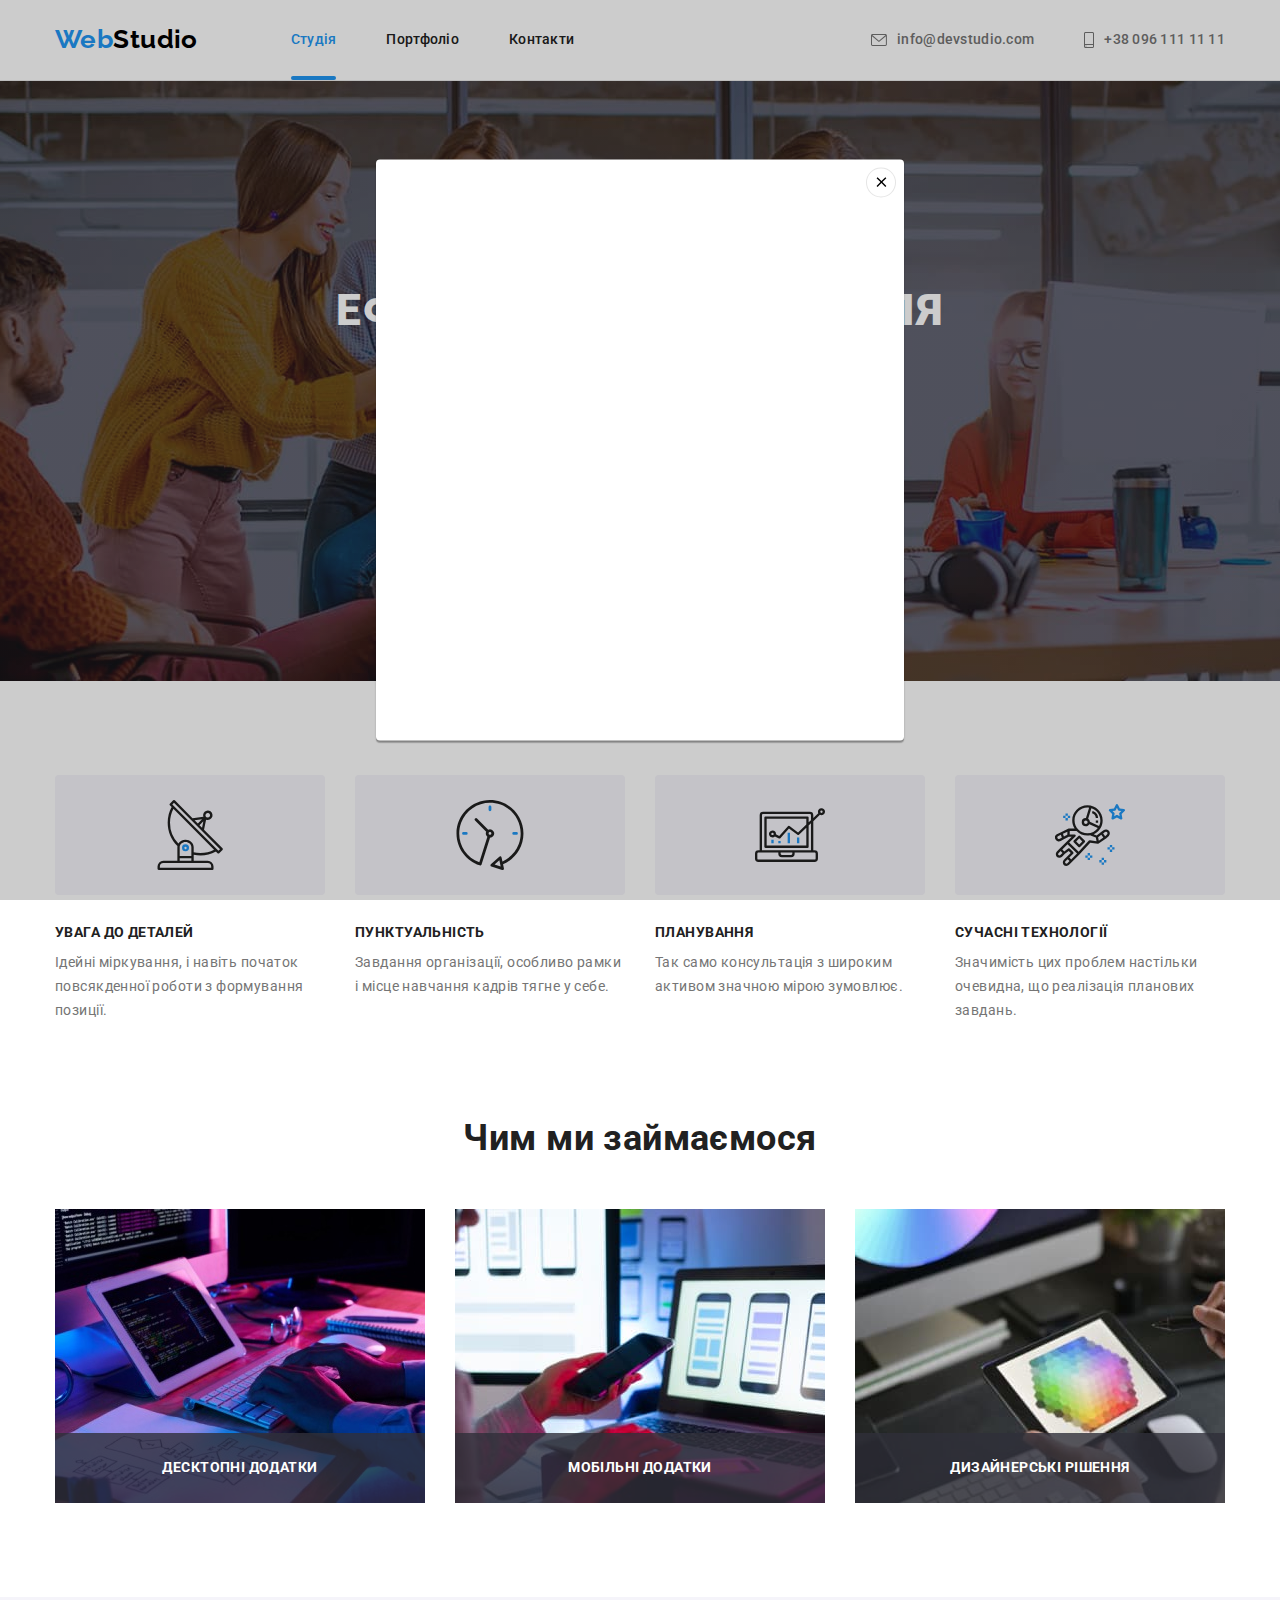
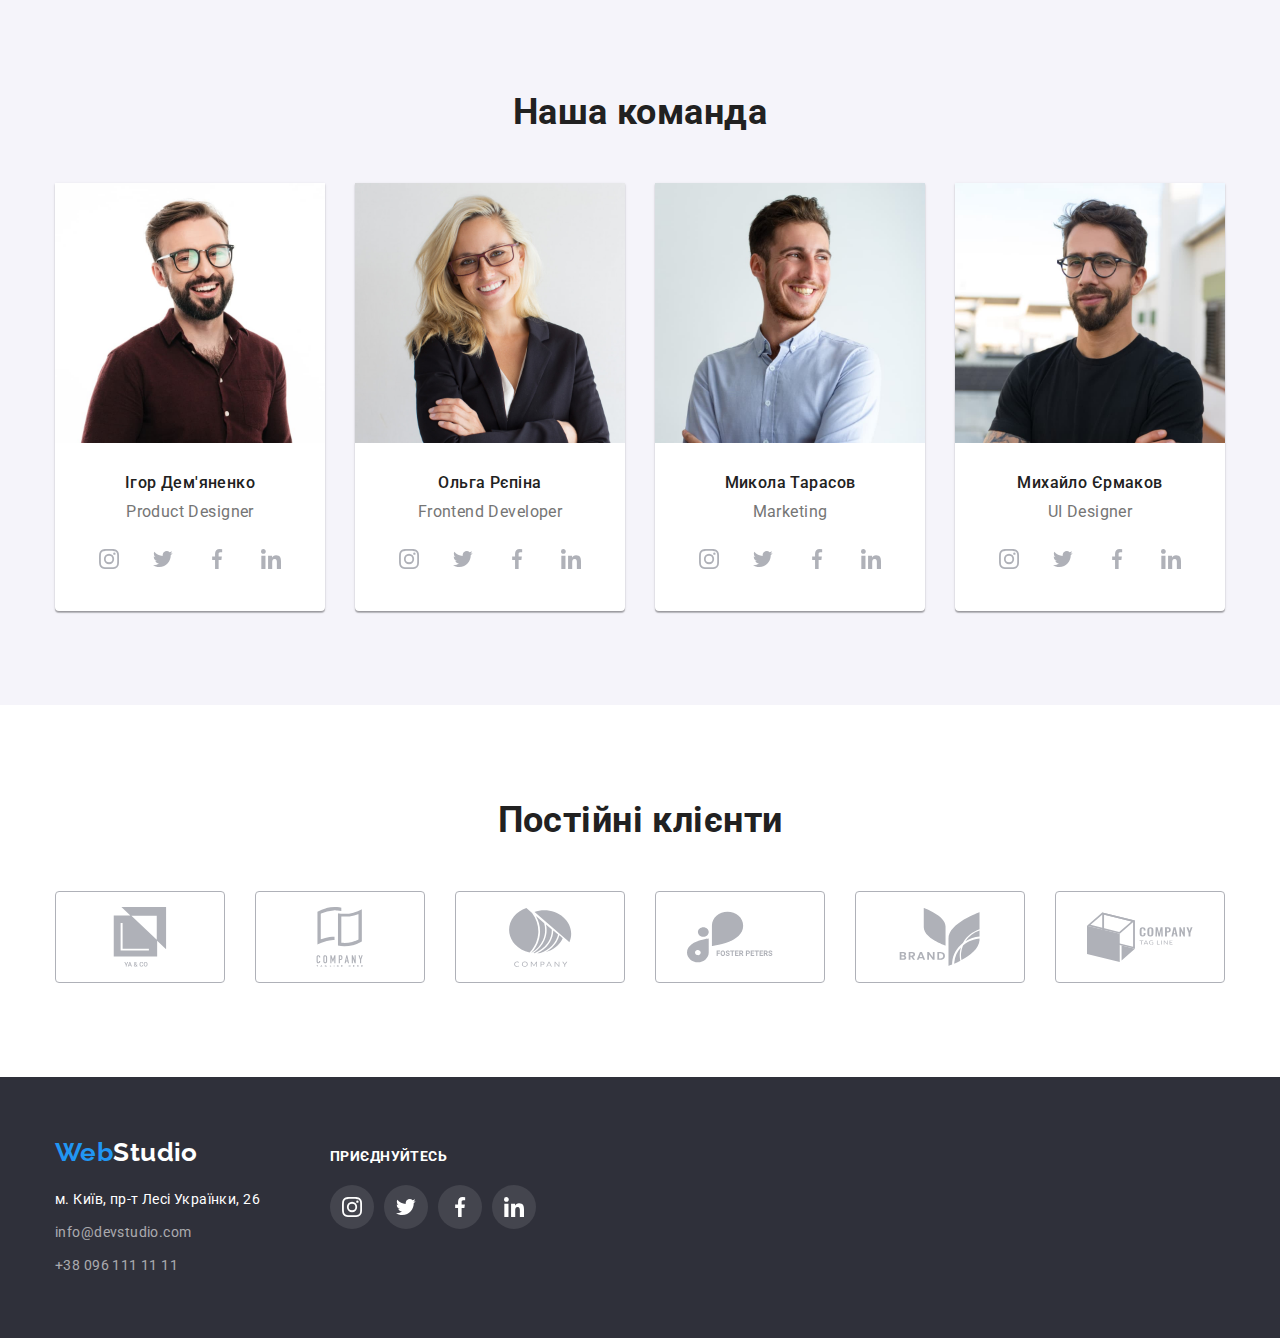
==== commit 5d116c89: "summary index.html and styles.css" ====
--- a/index.html
+++ b/index.html
@@ -60,7 +60,9 @@
     <main>
       <section class="hero">
         <h1 class="hero-title">Ефективні рішення для вашого бізнесу</h1>
-        <button data-modal-open class="button" type="button">Замовити послугу</button>
+        <button data-modal-open class="button" type="button">
+          Замовити послугу
+        </button>
       </section>
       <section class="benefits-section">
         <div class="container">
@@ -451,9 +453,9 @@
       </div>
     </footer>
     <!-- Backdrop&Modal -->
-    <div data-modal class="backdrop is-hidden">
+    <div data-modal class="backdrop">
       <div class="modal">
-        <button data-modal-close class="button" type="button">
+        <button data-modal-close class="modal-button" type="button">
           <svg class="icon" width="18" height="18">
             <use href="./images/icons.svg#icon-close"></use>
           </svg>
--- a/css/styles.css
+++ b/css/styles.css
@@ -26,10 +26,12 @@
   --shadow-btn: rgba(0, 0, 0, 0.15);
   --shadow-filter-btn: 0px 3px 1px rgba(0, 0, 0, 0.1),
     0px 1px 2px rgba(0, 0, 0, 0.08), 0px 2px 2px rgba(0, 0, 0, 0.12);
-  --shadow-projects-item: rgba(0, 0, 0, 0.12), 0px 4px 4px rgba(0, 0, 0, 0.06),
-    1px 4px 6px rgba(0, 0, 0, 0.16);
+  --shadow-projects-item: 0px 1px 1px rgba(0, 0, 0, 0.12),
+    0px 4px 4px rgba(0, 0, 0, 0.06), 1px 4px 6px rgba(0, 0, 0, 0.16);
   --shadow-modal: 0px 1px 3px rgba(0, 0, 0, 0.12),
     0px 1px 1px rgba(0, 0, 0, 0.14), 0px 2px 1px rgba(0, 0, 0, 0.2);
+  /* --shadow-button-modal: 0px 1px 3px rgba(0, 0, 0, 0.12),
+    0px 1px 1px rgba(0, 0, 0, 0.14), 0px 2px 1px rgba(0, 0, 0, 0.2); */
 
   --time-function: cubic-bezier(0.4, 0, 0.2, 1);
 }
@@ -118,6 +120,8 @@
   font-weight: 500;
   line-height: 1.14;
   letter-spacing: 0.02em;
+
+  transition: color 250ms var(--time-function);
 }
 
 .nav-link:hover,
@@ -163,11 +167,17 @@
   font-weight: 500;
   line-height: 1.14;
   letter-spacing: 0.02em;
+
+  transition: color 250ms var(--time-function);
 }
 
 .header-contacts .contacts .icon {
   margin-right: 10px;
   fill: var(--desc-color);
+}
+
+a.contacts:hover .icon {
+  transition: fill 250ms var(--time-function);
 }
 
 a.contacts:hover .icon {
@@ -231,12 +241,13 @@
   line-height: 1.88;
   letter-spacing: 0.06em;
   cursor: pointer;
+
+  transition: background-color 250ms var(--time-function);
 }
 
 .button:hover,
 .button:focus {
   background-color: var(--activ-btn-color);
-  color: var(--white-color);
 }
 
 /* Benefits section */
@@ -397,14 +408,17 @@
   align-items: center;
   width: 44px;
   height: 44px;
+  border-radius: 50%;
 
   fill: var(--social-icon-color);
+
+  transition: background-color 250ms var(--time-function),
+    fill 250ms var(--time-function);
 }
 
 .team-social .list-icon:hover,
 .team-social .list-icon:focus {
-  background: var(--accent-color);
-  border-radius: 50%;
+  background-color: var(--accent-color);
 
   fill: var(--white-color);
 }
@@ -428,6 +442,8 @@
   border-radius: 4px;
 
   fill: var(--social-icon-color);
+
+  transition: fill 250ms var(--time-function), border 250ms var(--time-function);
 }
 
 .clients-list .client-icon:hover,
@@ -480,6 +496,7 @@
 
 .footer-contacts .contacts {
   color: var(--secondary-white-color);
+  transition: color 250ms var(--time-function);
 }
 
 .item-socials .socials-list {
@@ -497,6 +514,8 @@
   background: var(--footer-socials-background);
   border-radius: 50%;
   fill: var(--white-color);
+
+  transition: background 250ms var(--time-function);
 }
 
 .socials-list .list-icon:hover,
@@ -537,7 +556,7 @@
 }
 
 .backdrop.is-hidden .modal {
-transform: translate(-50%, -50%) scale(0.8);
+  transform: translate(-50%, -50%) scale(0.85);
 }
 
 .modal {
@@ -555,18 +574,27 @@
   box-shadow: var(--shadow-modal);
 }
 
-.modal .button {
+.modal .modal-button {
   position: absolute;
   top: 8px;
   right: 8px;
-
-  display: inline-block;
-  padding: 6px;
+  transition: fill 250ms var(--time-function);
+
+  display: flex;
+  justify-content: center;
+  align-items: center;
+  width: 30px;
+  height: 30px;
   border-radius: 50%;
 
   background: var(--white-color);
   border: 1px solid var(--border-close-button);
   cursor: pointer;
+}
+
+.modal .modal-button:hover,
+.modal .modal-button:focus {
+  fill: var(--accent-color);
 }
 
 .button .icon {
@@ -598,6 +626,9 @@
   font-size: 16px;
   line-height: 1.63;
   cursor: pointer;
+
+  transition: background-color 250ms var(--time-function),
+    color 250ms var(--time-function), box-shadow 250ms var(--time-function);
 }
 
 .filter .first {
@@ -643,11 +674,12 @@
 } */
 .projects-item .link {
   display: block;
+  transition: box-shadow 250ms var(--time-function);
 }
 
 .projects-item .link:hover,
 .projects-item .link:focus {
-  box-shadow: 0px 1px 1px var(--shadow-projects-item);
+  box-shadow: var(--shadow-projects-item);
 }
 
 .project-thumb {
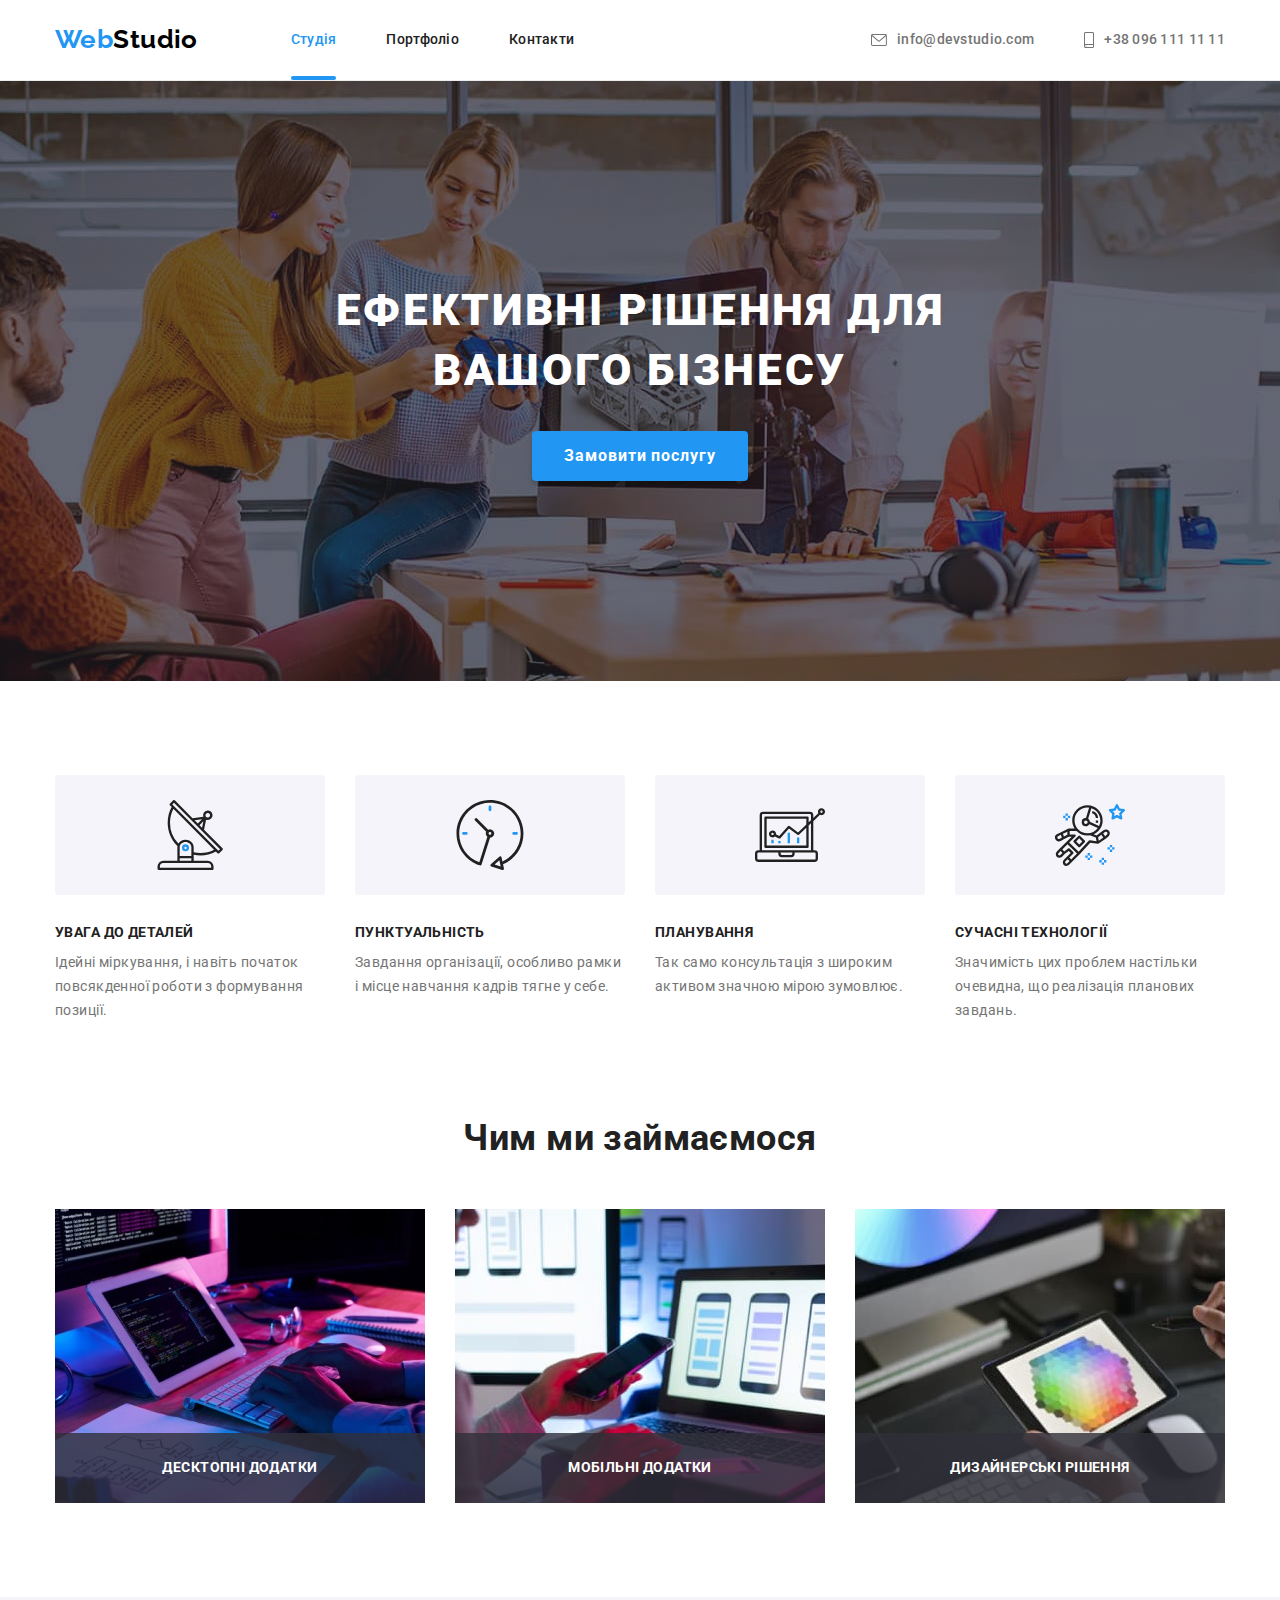
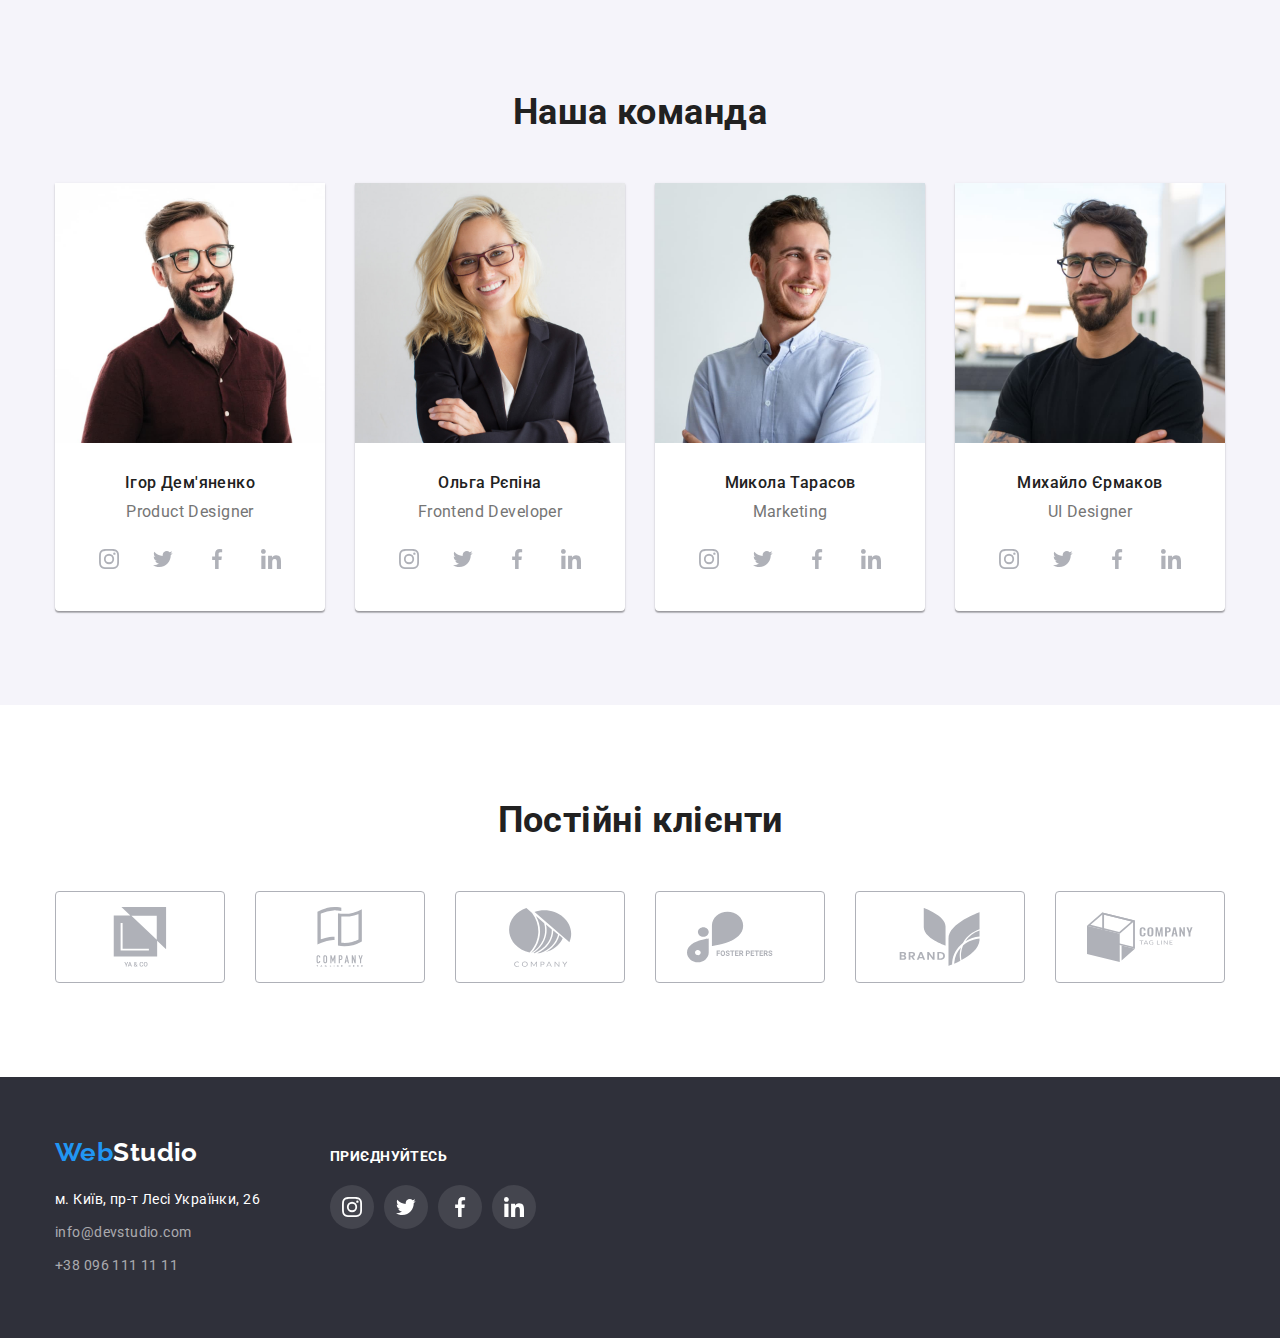
==== commit 479600e4: "summary" ====
--- a/index.html
+++ b/index.html
@@ -453,7 +453,7 @@
       </div>
     </footer>
     <!-- Backdrop&Modal -->
-    <div data-modal class="backdrop">
+    <div data-modal class="backdrop is-hidden">
       <div class="modal">
         <button data-modal-close class="modal-button" type="button">
           <svg class="icon" width="18" height="18">
